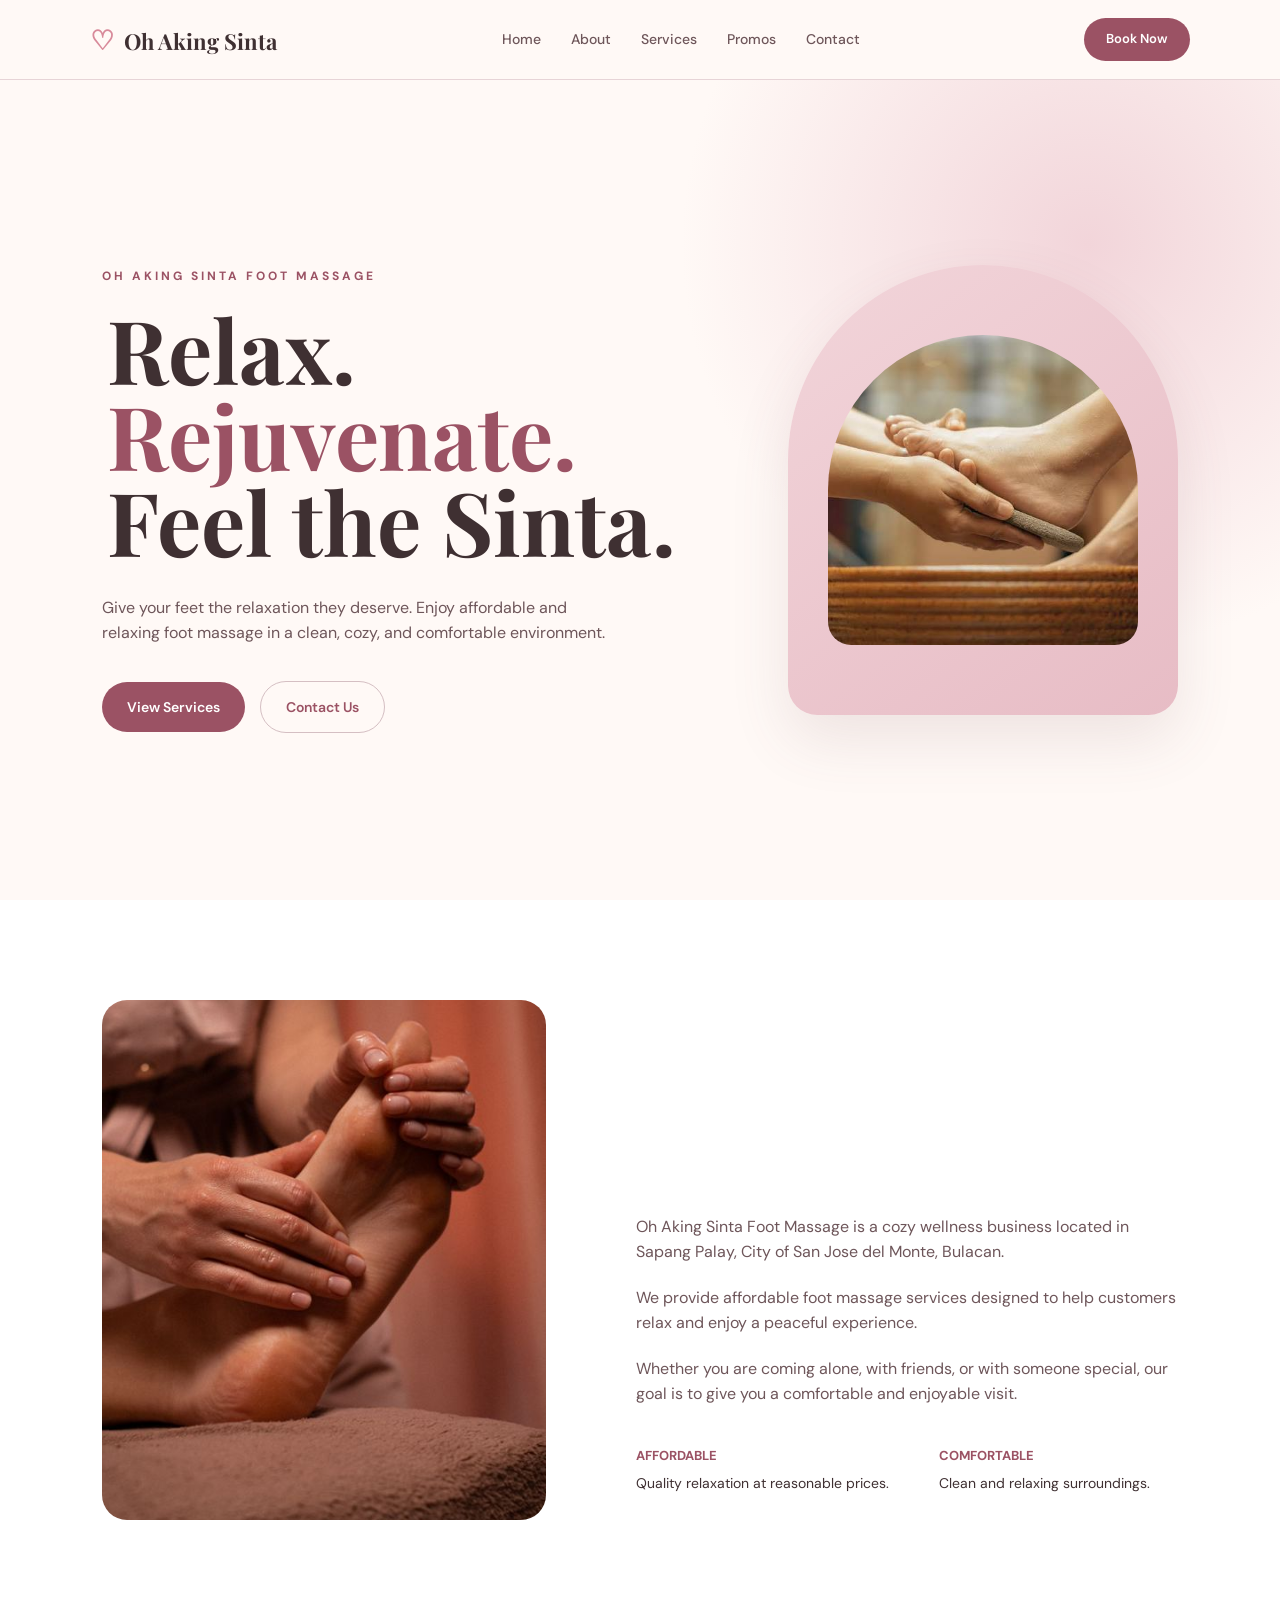
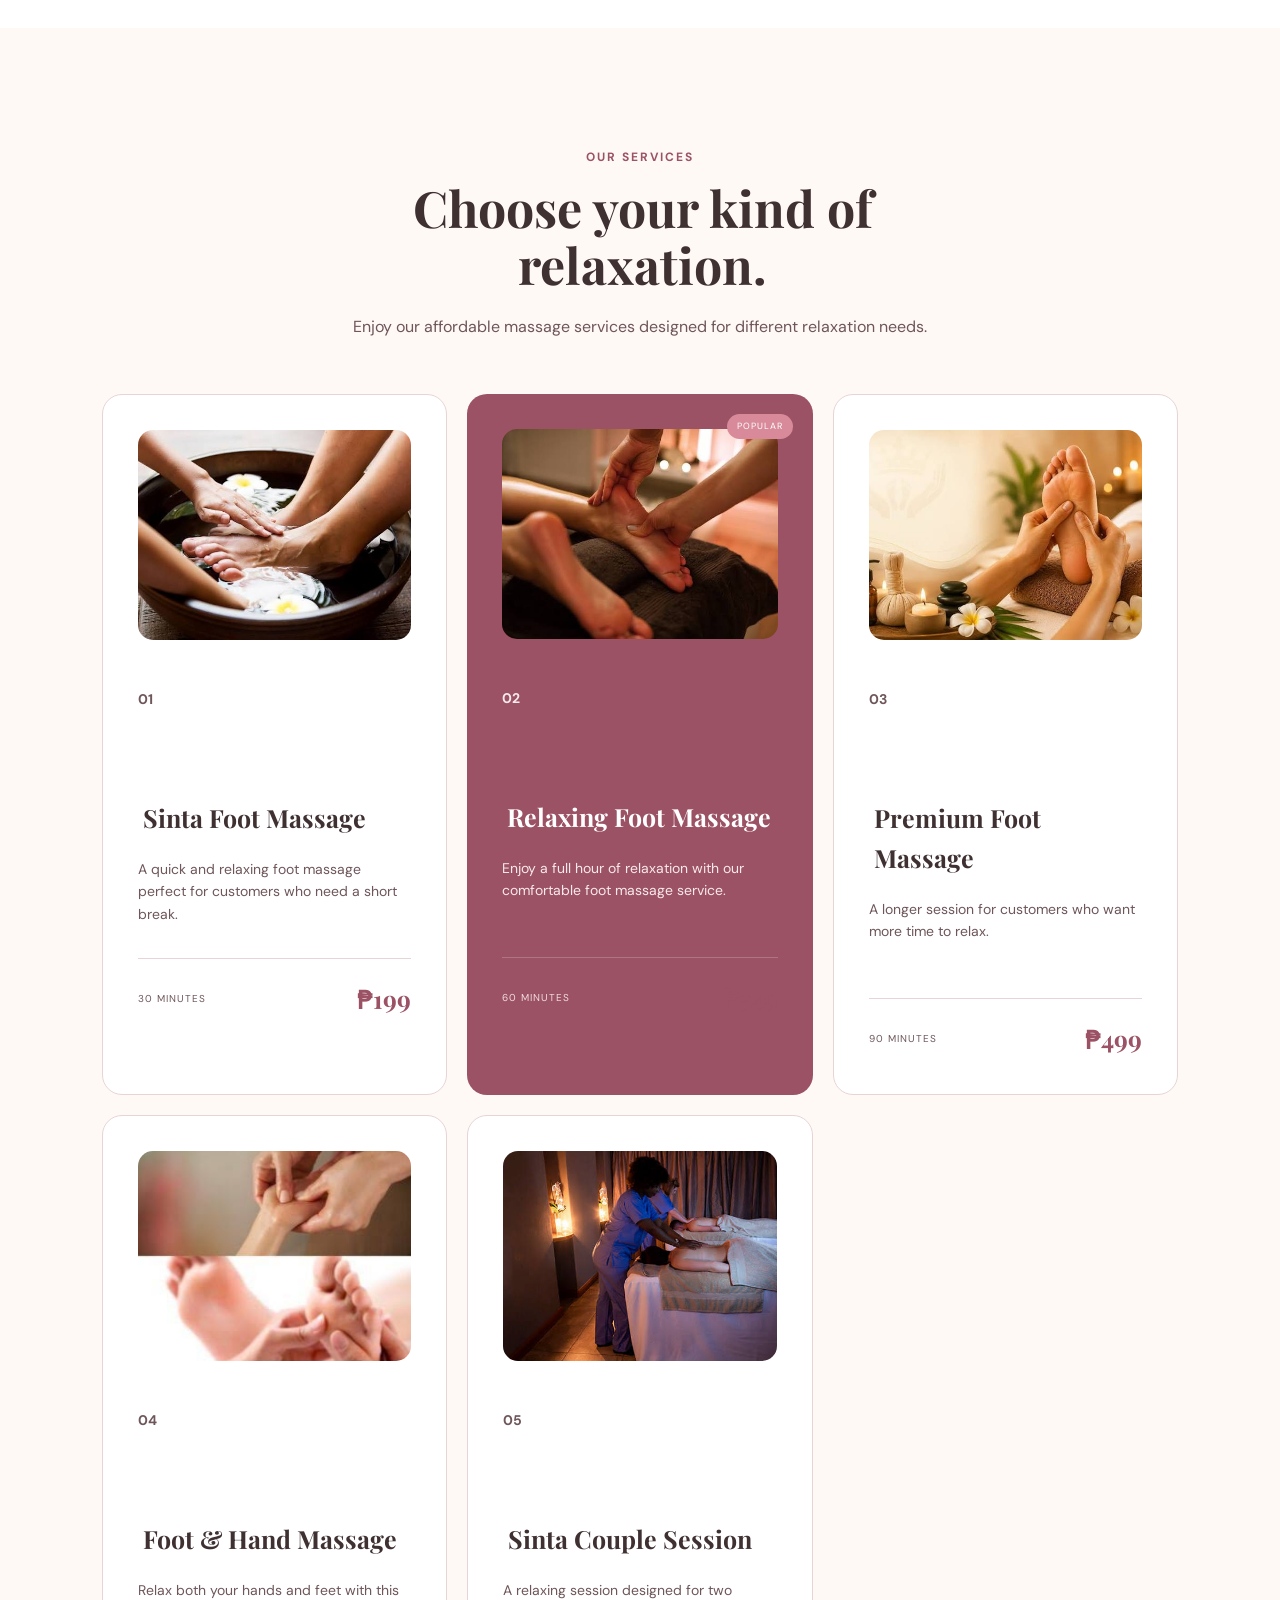
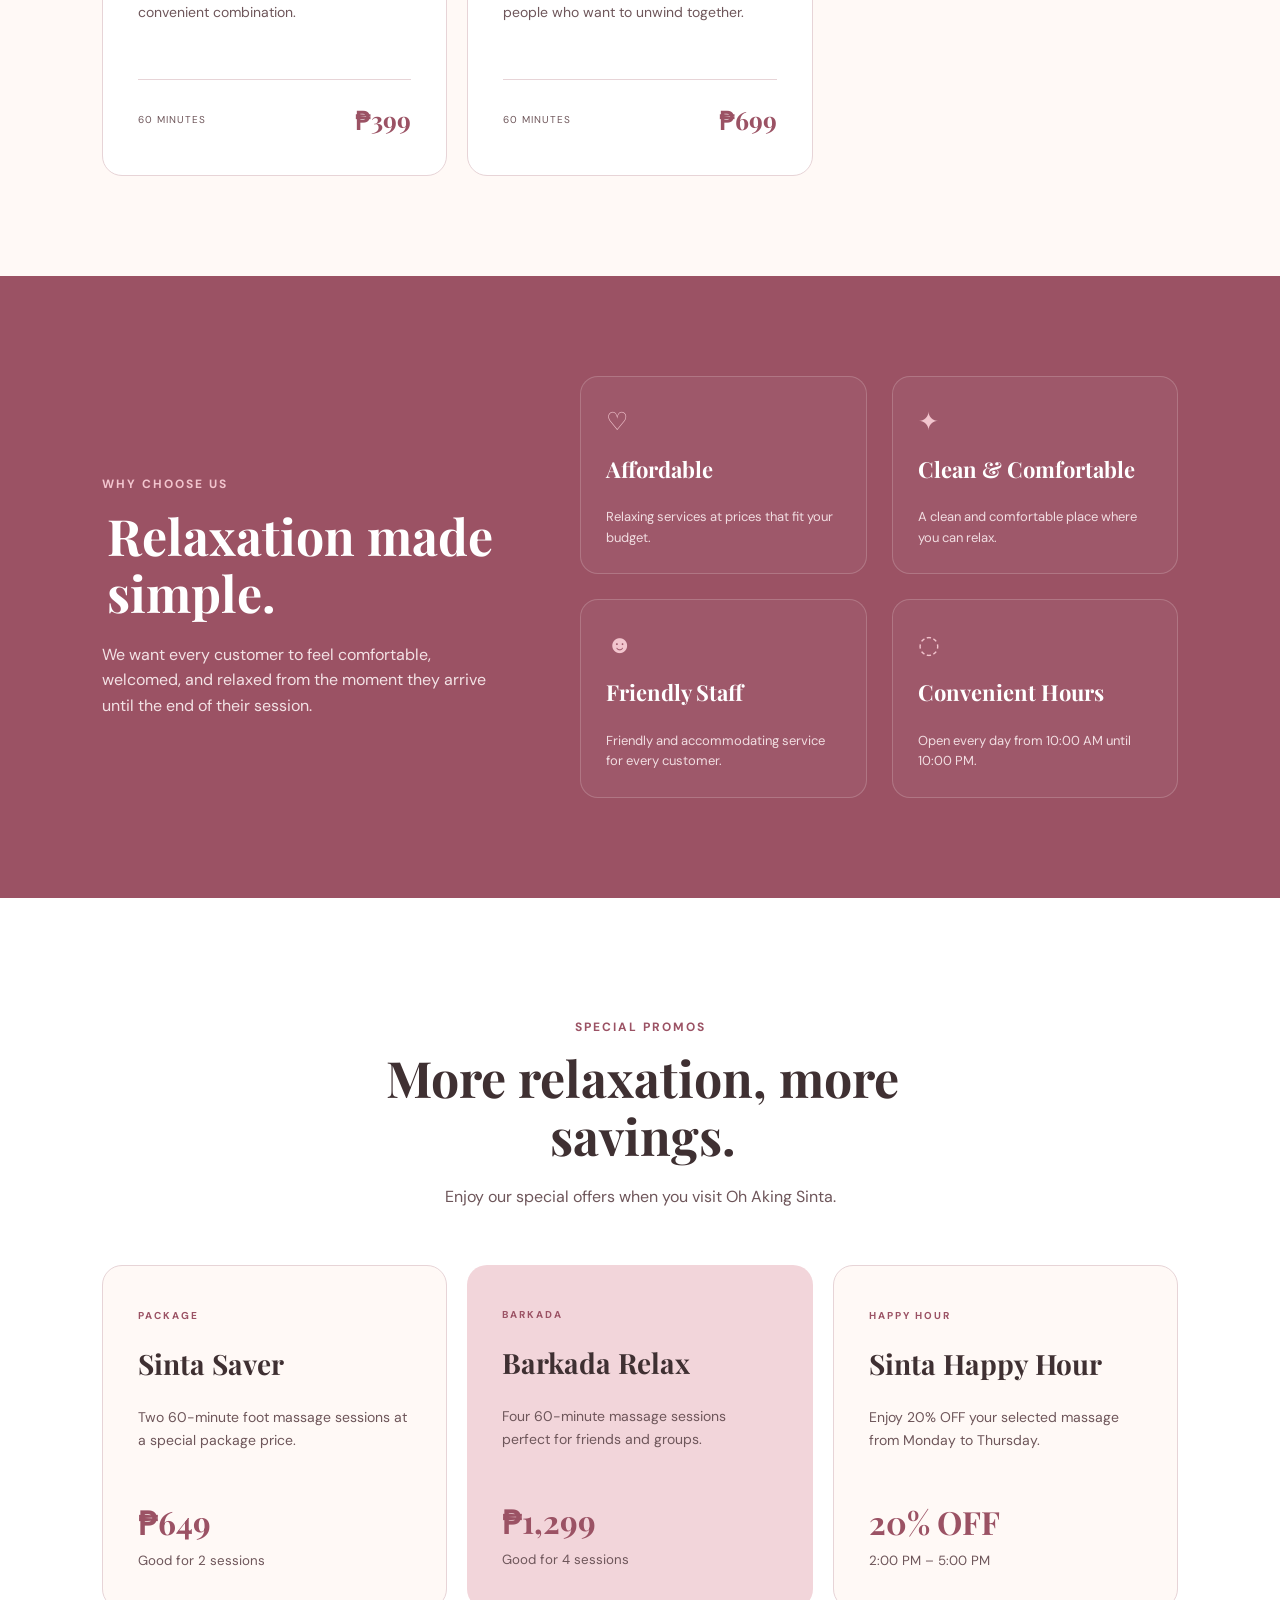
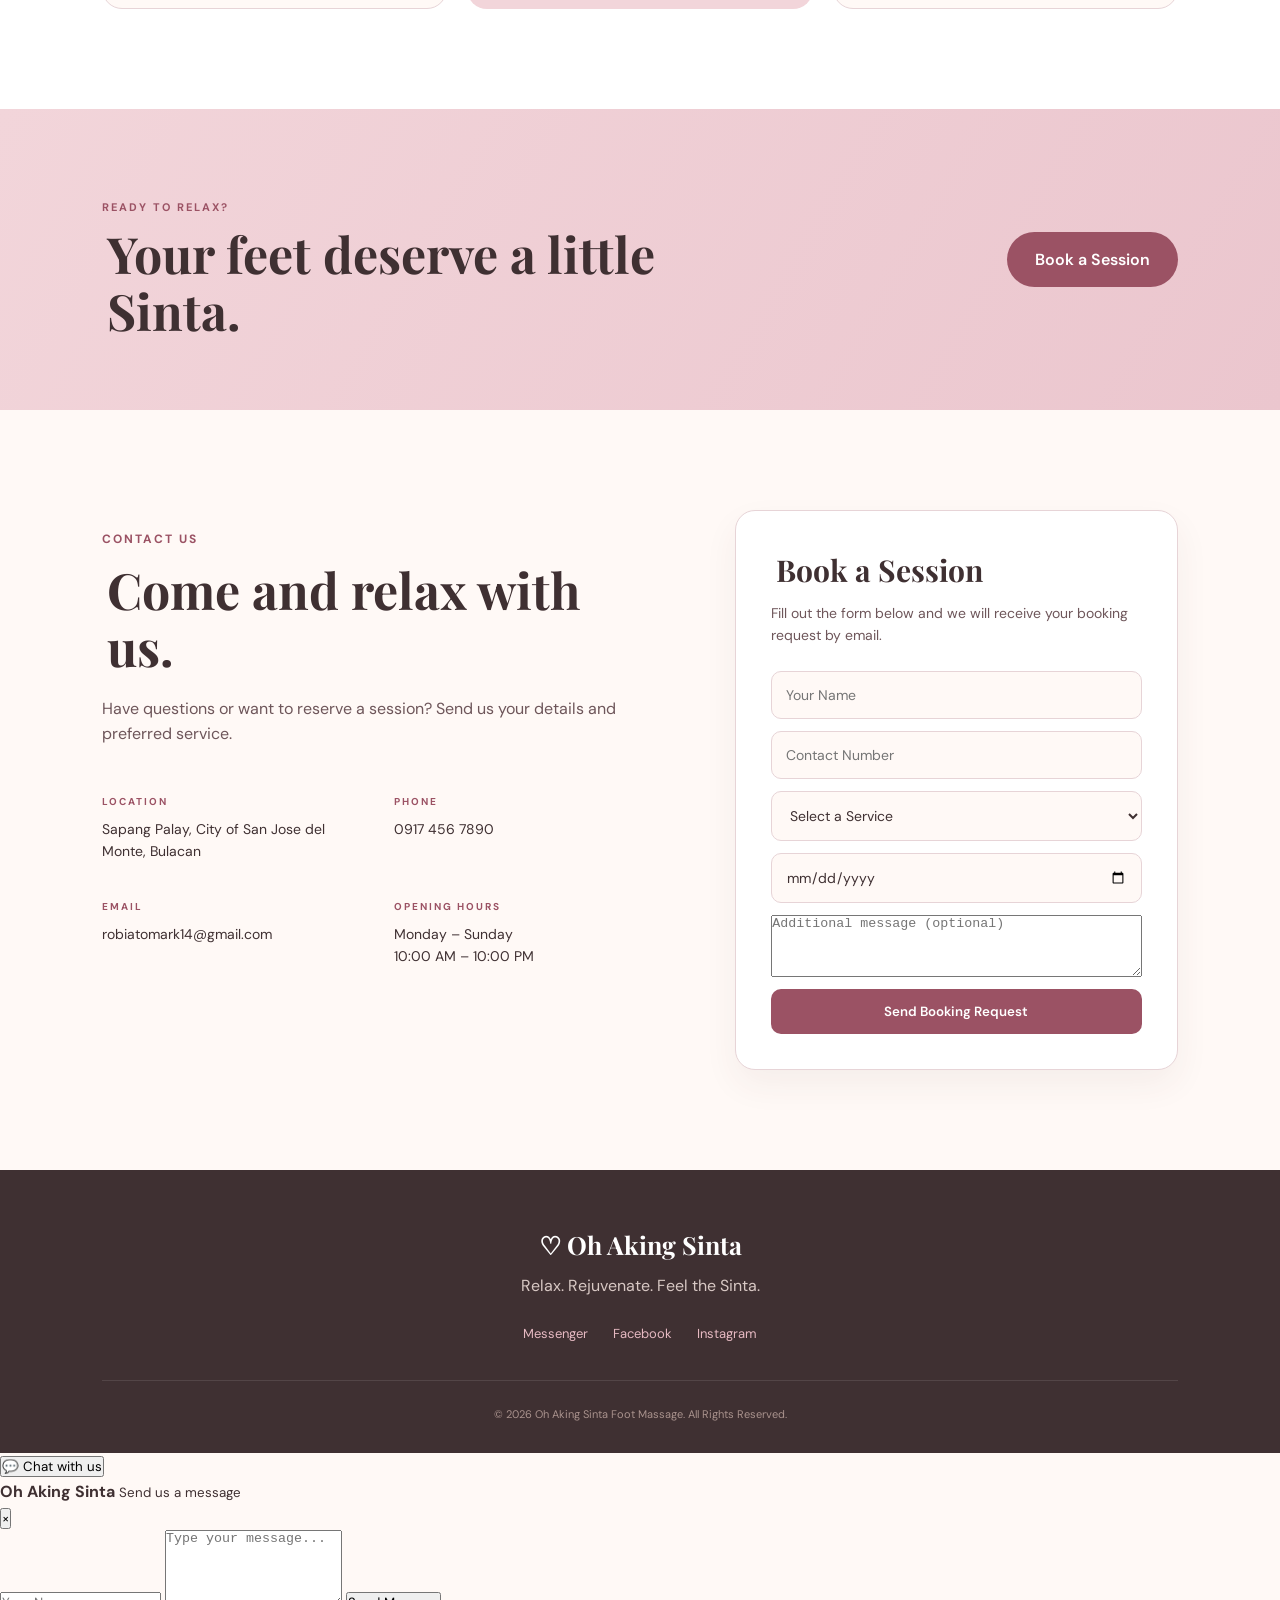
==== index.html @ aa1da1db "Add files via upload" ====
<!DOCTYPE html>
<html lang="en">

<head>
    <meta charset="UTF-8">
    <meta name="viewport" content="width=device-width, initial-scale=1.0">

    <title>Oh Aking Sinta Foot Massage</title>

    <!-- Google Fonts -->
    <link rel="preconnect" href="https://fonts.googleapis.com">
    <link rel="preconnect" href="https://fonts.gstatic.com" crossorigin>

    <link
        href="https://fonts.googleapis.com/css2?family=DM+Sans:wght@400;500;600;700&family=Playfair+Display:wght@500;600;700&display=swap"
        rel="stylesheet"
    >

    <!-- CSS -->
    <link rel="stylesheet" href="style.css">
</head>

<body>

    <!-- =========================
         NAVIGATION
    ========================== -->

    <header class="navbar">

        <div class="logo">
            <span>♡</span>
            Oh Aking Sinta
        </div>

        <button class="menu-toggle" id="menuToggle">
            ☰
        </button>

        <nav id="navMenu">
            <a href="#home">Home</a>
            <a href="#about">About</a>
            <a href="#services">Services</a>
            <a href="#promos">Promos</a>
            <a href="#contact">Contact</a>
        </nav>

        <a href="#contact" class="nav-button">
            Book Now
        </a>

    </header>


    <!-- =========================
         HERO
    ========================== -->

    <section class="hero" id="home">

        <div class="hero-content">

            <p class="small-title">
                OH AKING SINTA FOOT MASSAGE
            </p>

            <h1>
                Relax.
                <span>Rejuvenate.</span>
                Feel the Sinta.
            </h1>

            <p class="hero-text">
                Give your feet the relaxation they deserve.
                Enjoy affordable and relaxing foot massage
                in a clean, cozy, and comfortable environment.
            </p>

            <div class="hero-buttons">

                <a href="#services" class="primary-button">
                    View Services
                </a>

                <a href="#contact" class="secondary-button">
                    Contact Us
                </a>

            </div>

        </div>


        <!-- HERO IMAGE -->
        <div class="hero-card">

            <img
                src="first.jpeg"
                alt="Oh Aking Sinta Foot Massage"
                style="width:100%; height:100%; object-fit:cover; border-radius:inherit;"
            >

        </div>

    </section>


    <!-- =========================
         ABOUT
    ========================== -->

    <section class="section about" id="about">

        <div class="about-image">

            <img
                src="wat.jpg"
                alt="Oh Aking Sinta Foot Massage"
                style="width:100%; height:520px; object-fit:cover; border-radius:25px;"
            >

        </div>


        <div class="about-content">

            <p class="section-label">
                
            </p>

            <h2 style="color: #FFFFFF;">
                A simple escape from a busy day.
            </h2>

            <p>
                Oh Aking Sinta Foot Massage is a cozy wellness
                business located in Sapang Palay, City of San
                Jose del Monte, Bulacan.
            </p>

            <p>
                We provide affordable foot massage services
                designed to help customers relax and enjoy
                a peaceful experience.
            </p>

            <p>
                Whether you are coming alone, with friends,
                or with someone special, our goal is to give
                you a comfortable and enjoyable visit.
            </p>

            <div class="about-features">

                <div>
                    <strong>AFFORDABLE</strong>

                    <p>
                        Quality relaxation at reasonable prices.
                    </p>
                </div>

                <div>
                    <strong>COMFORTABLE</strong>

                    <p>
                        Clean and relaxing surroundings.
                    </p>
                </div>

            </div>

        </div>

    </section>


    <!-- =========================
         SERVICES
    ========================== -->

    <section class="section services" id="services">

        <div class="section-heading">

            <p class="section-label">
                OUR SERVICES
            </p>

            <h2>
                Choose your kind of relaxation.
            </h2>

            <p>
                Enjoy our affordable massage services
                designed for different relaxation needs.
            </p>

        </div>


        <div class="service-grid">

            <!-- SERVICE 1 -->

            <div class="service-card">

                <img
                    src="third.jpeg"
                    alt="Sinta Foot Massage"
                    style="width:100%; height:210px; object-fit:cover; border-radius:15px; margin-bottom:20px;"
                >

                <p class="service-number">
                    01
                </p>

                <h3>
                    Sinta Foot Massage
                </h3>

                <p>
                    A quick and relaxing foot massage
                    perfect for customers who need
                    a short break.
                </p>

                <div class="service-bottom">

                    <span>30 MINUTES</span>

                    <strong>₱199</strong>

                </div>

            </div>


            <!-- SERVICE 2 -->

            <div class="service-card featured">

                <span class="popular">
                    POPULAR
                </span>

                <img
                    src="fourth.jpeg"
                    alt="Relaxing Foot Massage"
                    style="width:100%; height:210px; object-fit:cover; border-radius:15px; margin-bottom:20px;"
                >

                <p class="service-number">
                    02
                </p>

                <h3>
                    Relaxing Foot Massage
                </h3>

                <p>
                    Enjoy a full hour of relaxation
                    with our comfortable foot massage
                    service.
                </p>

                <div class="service-bottom">

                    <span>60 MINUTES</span>

                    <strong>₱349</strong>

                </div>

            </div>


            <!-- SERVICE 3 -->

            <div class="service-card">

                <img
                    src="seventh.jpeg"
                    alt="Premium Foot Massage"
                    style="width:100%; height:210px; object-fit:cover; border-radius:15px; margin-bottom:20px;"
                >

                <p class="service-number">
                    03
                </p>

                <h3>
                    Premium Foot Massage
                </h3>

                <p>
                    A longer session for customers
                    who want more time to relax.
                </p>

                <div class="service-bottom">

                    <span>90 MINUTES</span>

                    <strong>₱499</strong>

                </div>

            </div>


            <!-- SERVICE 4 -->

            <div class="service-card">

                <img
                    src="fifth.jpeg"
                    alt="Foot and Hand Massage"
                    style="width:100%; height:210px; object-fit:cover; border-radius:15px; margin-bottom:20px;"
                >

                <p class="service-number">
                    04
                </p>

                <h3>
                    Foot &amp; Hand Massage
                </h3>

                <p>
                    Relax both your hands and feet
                    with this convenient combination.
                </p>

                <div class="service-bottom">

                    <span>60 MINUTES</span>

                    <strong>₱399</strong>

                </div>

            </div>


            <!-- SERVICE 5 -->

            <div class="service-card">

                <img
                    src="sixth.jpeg"
                    alt="Sinta Couple Session"
                    style="width:100%; height:210px; object-fit:cover; border-radius:15px; margin-bottom:20px;"
                >

                <p class="service-number">
                    05
                </p>

                <h3>
                    Sinta Couple Session
                </h3>

                <p>
                    A relaxing session designed for
                    two people who want to unwind together.
                </p>

                <div class="service-bottom">

                    <span>60 MINUTES</span>

                    <strong>₱699</strong>

                </div>

            </div>

        </div>

    </section>


    <!-- =========================
         WHY CHOOSE US
    ========================== -->

    <section class="section why-us">

        <div class="why-content">

            <p class="section-label">
                WHY CHOOSE US
            </p>

            <h2>
                Relaxation made simple.
            </h2>

            <p>
                We want every customer to feel comfortable,
                welcomed, and relaxed from the moment they
                arrive until the end of their session.
            </p>

        </div>


        <div class="benefits">

            <div class="benefit">

                <span>♡</span>

                <h3>
                    Affordable
                </h3>

                <p>
                    Relaxing services at prices
                    that fit your budget.
                </p>

            </div>


            <div class="benefit">

                <span>✦</span>

                <h3>
                    Clean &amp; Comfortable
                </h3>

                <p>
                    A clean and comfortable place
                    where you can relax.
                </p>

            </div>


            <div class="benefit">

                <span>☻</span>

                <h3>
                    Friendly Staff
                </h3>

                <p>
                    Friendly and accommodating service
                    for every customer.
                </p>

            </div>


            <div class="benefit">

                <span>◌</span>

                <h3>
                    Convenient Hours
                </h3>

                <p>
                    Open every day from 10:00 AM
                    until 10:00 PM.
                </p>

            </div>

        </div>

    </section>


    <!-- =========================
         PROMOS
    ========================== -->

    <section class="section promos" id="promos">

        <div class="section-heading">

            <p class="section-label">
                SPECIAL PROMOS
            </p>

            <h2>
                More relaxation, more savings.
            </h2>

            <p>
                Enjoy our special offers when you visit
                Oh Aking Sinta.
            </p>

        </div>


        <div class="promo-grid">

            <div class="promo-card">

                <span class="promo-tag">
                    PACKAGE
                </span>

                <h3>
                    Sinta Saver
                </h3>

                <p>
                    Two 60-minute foot massage sessions
                    at a special package price.
                </p>

                <strong>
                    ₱649
                </strong>

                <small>
                    Good for 2 sessions
                </small>

            </div>


            <div class="promo-card highlight">

                <span class="promo-tag">
                    BARKADA
                </span>

                <h3>
                    Barkada Relax
                </h3>

                <p>
                    Four 60-minute massage sessions
                    perfect for friends and groups.
                </p>

                <strong>
                    ₱1,299
                </strong>

                <small>
                    Good for 4 sessions
                </small>

            </div>


            <div class="promo-card">

                <span class="promo-tag">
                    HAPPY HOUR
                </span>

                <h3>
                    Sinta Happy Hour
                </h3>

                <p>
                    Enjoy 20% OFF your selected massage
                    from Monday to Thursday.
                </p>

                <strong>
                    20% OFF
                </strong>

                <small>
                    2:00 PM – 5:00 PM
                </small>

            </div>

        </div>

    </section>


    <!-- =========================
         CALL TO ACTION
    ========================== -->

    <section class="cta">

        <div>

            <p>
                READY TO RELAX?
            </p>

            <h2>
                Your feet deserve a little Sinta.
            </h2>

        </div>

        <a href="#contact" class="cta-button">
            Book a Session
        </a>

    </section>


    <!-- =========================
         CONTACT
    ========================== -->

    <section class="section contact" id="contact">

        <div class="contact-info">

            <p class="section-label">
                CONTACT US
            </p>

            <h2>
                Come and relax with us.
            </h2>

            <p>
                Have questions or want to reserve a session?
                Send us your details and preferred service.
            </p>


            <div class="contact-details">

                <div>

                    <span>LOCATION</span>

                    <p>
                        Sapang Palay,
                        City of San Jose del Monte,
                        Bulacan
                    </p>

                </div>


                <div>

                    <span>PHONE</span>

                    <p>
                        0917 456 7890
                    </p>

                </div>


                <div>

                    <span>EMAIL</span>

                    <p>
                        robiatomark14@gmail.com
                    </p>

                </div>


                <div>

                    <span>OPENING HOURS</span>

                    <p>
                        Monday – Sunday<br>
                        10:00 AM – 10:00 PM
                    </p>

                </div>

            </div>

        </div>


        <!-- =========================
             BOOKING FORM
        ========================== -->

        <div class="booking-box">

            <h3>
                Book a Session
            </h3>

            <p>
                Fill out the form below and we will
                receive your booking request by email.
            </p>


            <!--
                IMPORTANT:
                Replace YOUR_FORMSPREE_ID with your
                actual Formspree form ID.
            -->

            <form
                id="bookingForm"
                action="https://formspree.io/f/mvkgeoqn"
                method="POST"
            >

                <!-- Email subject -->
                <input
                    type="hidden"
                    name="_subject"
                    value="New Booking Request - Oh Aking Sinta Foot Massage"
                >


                <!-- Customer Name -->

                <input
                    type="text"
                    id="customerName"
                    name="Customer Name"
                    placeholder="Your Name"
                    required
                >


                <!-- Customer Phone -->

                <input
                    type="tel"
                    id="customerPhone"
                    name="Contact Number"
                    placeholder="Contact Number"
                    required
                >


                <!-- Service -->

                <select
                    id="service"
                    name="Selected Service"
                    required
                >

                    <option value="">
                        Select a Service
                    </option>

                    <option value="Sinta Foot Massage — ₱199">
                        Sinta Foot Massage — ₱199
                    </option>

                    <option value="Relaxing Foot Massage — ₱349">
                        Relaxing Foot Massage — ₱349
                    </option>

                    <option value="Premium Foot Massage — ₱499">
                        Premium Foot Massage — ₱499
                    </option>

                    <option value="Foot & Hand Massage — ₱399">
                        Foot &amp; Hand Massage — ₱399
                    </option>

                    <option value="Sinta Couple Session — ₱699">
                        Sinta Couple Session — ₱699
                    </option>

                </select>


                <!-- Booking Date -->

                <input
                    type="date"
                    id="bookingDate"
                    name="Preferred Date"
                    required
                >


                <!-- Additional Message -->

                <textarea
                    id="customerMessage"
                    name="Customer Message"
                    placeholder="Additional message (optional)"
                    rows="4"
                ></textarea>


                <button type="submit">
                    Send Booking Request
                </button>

            </form>


            <div
                id="bookingMessage"
                class="booking-message"
            ></div>

        </div>

    </section>


    <!-- =========================
         FOOTER
    ========================== -->

    <footer>

        <div class="footer-logo">
            ♡ Oh Aking Sinta
        </div>

        <p>
            Relax. Rejuvenate. Feel the Sinta.
        </p>


        <!-- SOCIAL MEDIA -->

        <div class="socials">

            <a
                href="https://m.me/BuddyMark404"
                target="_blank"
                rel="noopener noreferrer"
            >
                 Messenger
            </a>


            <a
                href="https://www.facebook.com/share/1cgAmp53zu/"
                target="_blank"
                rel="noopener noreferrer"
            >
                Facebook
            </a>


            <a
                href="https://www.instagram.com/simarkmismo?stkn=enR4MzM2aDIyODhi"
                target="_blank"
                rel="noopener noreferrer"
            >
                Instagram
            </a>

        </div>


        <div class="copyright">

            © 2026 Oh Aking Sinta Foot Massage.
            All Rights Reserved.

        </div>

    </footer>


    <!-- FLOATING CHAT BUTTON -->

<button class="chat-button" id="chatButton">
    💬
    <span>Chat with us</span>
</button>


<!-- CHAT BOX -->

<div class="chat-box" id="chatBox">

    <div class="chat-header">

        <div>
            <strong>Oh Aking Sinta</strong>
            <small>Send us a message</small>
        </div>

        <button type="button" id="closeChat">
            ×
        </button>

    </div>


    <form
        id="chatForm"
        action="https://formspree.io/f/mvkgeoqn"
        method="POST"
    >

        <input
            type="hidden"
            name="_subject"
            value="New Website Chat - Oh Aking Sinta"
        >

        <input
            type="text"
            name="Customer Name"
            placeholder="Your Name"
            required
        >

        <textarea
            name="Message"
            placeholder="Type your message..."
            rows="5"
            required
        ></textarea>

        <button type="submit">
            Send Message
        </button>

    </form>

</div>


    <!-- JAVASCRIPT -->

    <script src="script.js"></script>

</body>

</html>
---- style.css ----
:root {
    --pink: #D88A9A;
    --deep-pink: #9B5264;
    --soft-pink: #F2D5DA;
    --light-pink: #F9E8EB;

    --cream: #FFF9F6;
    --cream-dark: #F5ECE8;

    --brown: #3F3032;
    --brown-soft: #6E565A;

    --white: #FFFFFF;

    --border: #E7D4D7;
}


/* ==========================================
   RESET
========================================== */

* {
    margin: 0;
    padding: 0;
    box-sizing: border-box;
}

html {
    scroll-behavior: smooth;
}

body {
    font-family: "DM Sans", sans-serif;
    background: var(--cream);
    color: var(--brown);
    line-height: 1.6;
}

a {
    text-decoration: none;
    color: inherit;
}

button,
input,
select {
    font-family: inherit;
}

section {
    scroll-margin-top: 90px;
}


/* ==========================================
   TYPOGRAPHY
========================================== */
.about-content,p{
    margin-top: 20px;
}
h1,
h2,
h3 {
    font-family: "Playfair Display", serif;
    margin-left: 5px;
}

h2 {
    font-size: clamp(32px, 4vw, 50px);
    line-height: 1.15;
}

.section-label {
    color: var(--deep-pink);
    font-size: 12px;
    font-weight: 700;
    letter-spacing: 2px;
    margin-bottom: 12px;
}


/* ==========================================
   NAVIGATION
========================================== */

.navbar {
    width: 100%;
    min-height: 80px;

    padding: 0 7%;

    display: flex;
    align-items: center;
    justify-content: space-between;

    background: rgba(255, 249, 246, 0.96);

    position: sticky;
    top: 0;

    z-index: 1000;

    border-bottom: 1px solid var(--border);

    backdrop-filter: blur(10px);
}


/* LOGO */

.logo {
    font-family: "Playfair Display", serif;
    font-size: 22px;
    font-weight: 700;

    white-space: nowrap;
}

.logo span {
    color: var(--pink);
    font-size: 27px;
    margin-right: 5px;
}


/* NAV LINKS */

.navbar nav {
    display: flex;
    align-items: center;
    gap: 30px;
}

.navbar nav a {
    color: var(--brown-soft);
    font-size: 14px;
    font-weight: 500;

    transition: 0.3s;
}

.navbar nav a:hover {
    color: var(--deep-pink);
}


/* BOOK NOW */

.nav-button {
    background: var(--deep-pink);
    color: var(--white);

    padding: 11px 22px;

    border-radius: 30px;

    font-size: 13px;
    font-weight: 600;

    transition: 0.3s;
}

.nav-button:hover {
    background: var(--pink);
    transform: translateY(-2px);
}


/* MOBILE MENU BUTTON */

.menu-toggle {
    display: none;

    border: none;
    background: transparent;

    color: var(--deep-pink);

    font-size: 25px;

    cursor: pointer;
}


/* ==========================================
   GENERAL SECTION
========================================== */

.section {
    padding: 100px 8%;
}


/* ==========================================
   HERO SECTION
========================================== */

.hero {
    min-height: calc(100vh - 80px);

    padding: 70px 8%;

    display: flex;
    align-items: center;
    justify-content: space-between;

    gap: 70px;

    background:
        radial-gradient(
            circle at 85% 20%,
            var(--soft-pink) 0,
            transparent 32%
        ),
        var(--cream);
}


/* HERO TEXT */

.hero-content {
    max-width: 650px;
}

.small-title {
    color: var(--deep-pink);

    font-size: 12px;
    font-weight: 700;

    letter-spacing: 3px;

    margin-bottom: 20px;
}

.hero h1 {
    font-size: clamp(50px, 7vw, 88px);

    line-height: 0.98;

    margin-bottom: 30px;
}

.hero h1 span {
    display: block;

    color: var(--deep-pink);
}

.hero-text {
    max-width: 520px;

    color: var(--brown-soft);

    font-size: 16px;

    margin-bottom: 35px;
}


/* HERO BUTTONS */

.hero-buttons {
    display: flex;
    align-items: center;

    gap: 15px;

    flex-wrap: wrap;
}

.primary-button,
.secondary-button {
    padding: 14px 25px;

    border-radius: 30px;

    font-size: 14px;
    font-weight: 600;

    transition: 0.3s;
}

.primary-button {
    background: var(--deep-pink);
    color: var(--white);
}

.primary-button:hover {
    background: var(--pink);

    transform: translateY(-2px);
}

.secondary-button {
    border: 1px solid #D5BFC3;

    color: var(--deep-pink);

    background: transparent;
}

.secondary-button:hover {
    background: var(--light-pink);
}


/* ==========================================
   HERO CARD
========================================== */

.hero-card {
    width: 390px;
    min-height: 450px;

    flex-shrink: 0;

    border-radius: 200px 200px 30px 30px;

    background:
        linear-gradient(
            145deg,
            var(--soft-pink),
            #E7BCC5
        );

    display: flex;

    flex-direction: column;

    align-items: center;
    justify-content: center;

    text-align: center;

    padding: 40px;

    box-shadow:
        0 25px 60px rgba(115, 70, 82, 0.12);
}

.hero-circle {
    width: 130px;
    height: 130px;

    border-radius: 50%;

    background: var(--cream);

    display: flex;

    align-items: center;
    justify-content: center;

    margin-bottom: 25px;
}

.hero-circle span {
    color: var(--deep-pink);

    font-size: 55px;
}

.hero-card p {
    color: var(--brown-soft);

    font-size: 11px;

    letter-spacing: 3px;
}

.hero-card h2 {
    color: var(--brown);

    font-size: 35px;

    margin: 8px 0;
}

.hero-card small {
    color: var(--brown-soft);
}


/* ==========================================
   ABOUT SECTION
========================================== */

.about {
    display: grid;

    grid-template-columns: 0.9fr 1.1fr;

    gap: 90px;

    align-items: center;

    background: var(--white);
}


/* ABOUT IMAGE */

.about-image {
    min-height: 520px;
}

.image-placeholder {
    height: 520px;

    border-radius: 25px;

    background:
        radial-gradient(
            circle at 50% 40%,
            var(--light-pink),
            transparent 36%
        ),
        var(--soft-pink);

    display: flex;

    flex-direction: column;

    align-items: center;
    justify-content: center;

    color: var(--deep-pink);
}

.image-placeholder span {
    font-size: 90px;

    margin-bottom: 15px;
}

.image-placeholder p {
    font-size: 12px;

    letter-spacing: 4px;

    font-weight: 700;
}


/* ABOUT TEXT */

.about-content h2 {
    max-width: 650px;

    margin-bottom: 25px;
}

.about-content > p {
    max-width: 620px;

    color: var(--brown-soft);

    margin-bottom: 18px;
}


/* ABOUT FEATURES */

.about-features {
    display: flex;

    gap: 50px;

    margin-top: 35px;
}

.about-features strong {
    color: var(--deep-pink);

    font-size: 13px;
}

.about-features p {
    font-size: 14px;

    margin-top: 4px;
}


/* ==========================================
   SERVICES
========================================== */

.services {
    background: var(--cream);
}

.section-heading {
    max-width: 650px;

    text-align: center;

    margin: 0 auto 55px;
}

.section-heading h2 {
    margin-bottom: 15px;
}

.section-heading > p:last-child {
    color: var(--brown-soft);
}


/* SERVICE GRID */

.service-grid {
    max-width: 1150px;

    margin: auto;

    display: grid;

    grid-template-columns: repeat(3, 1fr);

    gap: 20px;
}


/* SERVICE CARD */

.service-card {
    position: relative;

    background: var(--white);

    border: 1px solid var(--border);

    border-radius: 20px;

    padding: 35px;

    transition: 0.3s;
}

.service-card:hover {
    transform: translateY(-7px);

    box-shadow:
        0 18px 35px rgba(90, 48, 59, 0.09);
}


/* FEATURED CARD */

.service-card.featured {
    background: var(--deep-pink);

    color: var(--white);

    border: none;
}

.service-card.featured p {
    color: #F8E9EC;
}

.service-card.featured .service-bottom {
    border-color: rgba(255,255,255,0.2);
}

.service-card.featured .service-bottom span {
    color: #F2DCE0;
}


/* NUMBER */

.service-number {
    color: var(--pink);

    font-size: 12px;

    font-weight: 700;

    margin-bottom: 35px;
}


/* SERVICE TITLE */

.service-card h3 {
    font-size: 25px;

    margin-bottom: 12px;
}


/* SERVICE DESCRIPTION */

.service-card > p {
    color: var(--brown-soft);

    font-size: 14px;

    min-height: 75px;
}


/* SERVICE BOTTOM */

.service-bottom {
    border-top: 1px solid var(--border);

    margin-top: 25px;

    padding-top: 20px;

    display: flex;

    align-items: center;

    justify-content: space-between;
}

.service-bottom span {
    color: var(--brown-soft);

    font-size: 10px;

    letter-spacing: 1px;
}

.service-bottom strong {
    color: var(--deep-pink);

    font-size: 25px;

    font-family: "Playfair Display", serif;
}


/* POPULAR LABEL */

.popular {
    position: absolute;

    top: 20px;
    right: 20px;

    background: var(--pink);

    color: var(--white);

    padding: 5px 10px;

    border-radius: 20px;

    font-size: 9px;

    letter-spacing: 1px;
}


/* ==========================================
   WHY CHOOSE US
========================================== */

.why-us {
    background: var(--deep-pink);

    color: var(--white);

    display: grid;

    grid-template-columns: 0.8fr 1.2fr;

    gap: 80px;

    align-items: center;
}

.why-us .section-label {
    color: #F2C5CE;
}

.why-content h2 {
    margin-bottom: 20px;
}

.why-content > p:last-child {
    max-width: 520px;

    color: #F3E2E5;
}


/* BENEFITS */

.benefits {
    display: grid;

    grid-template-columns: repeat(2, 1fr);

    gap: 25px;
}

.benefit {
    padding: 25px;

    border: 1px solid rgba(255,255,255,0.18);

    border-radius: 18px;

    background: rgba(255,255,255,0.04);

    transition: 0.3s;
}

.benefit:hover {
    background: rgba(255,255,255,0.09);

    transform: translateY(-4px);
}

.benefit span {
    color: #F2C5CE;

    font-size: 25px;
}

.benefit h3 {
    font-size: 22px;

    margin: 10px 0 5px;
}

.benefit p {
    color: #F1DDE1;

    font-size: 13px;
}


/* ==========================================
   PROMOTIONS
========================================== */

.promos {
    background: var(--white);
}

.promo-grid {
    max-width: 1100px;

    margin: auto;

    display: grid;

    grid-template-columns: repeat(3, 1fr);

    gap: 20px;
}


/* PROMO CARD */

.promo-card {
    background: var(--cream);

    border: 1px solid var(--border);

    border-radius: 20px;

    padding: 35px;

    transition: 0.3s;
}

.promo-card:hover {
    transform: translateY(-5px);

    box-shadow:
        0 15px 30px rgba(90, 48, 59, 0.08);
}


/* HIGHLIGHT */

.promo-card.highlight {
    background: var(--soft-pink);

    border: none;
}


/* PROMO TAG */

.promo-tag {
    color: var(--deep-pink);

    font-size: 10px;

    letter-spacing: 2px;

    font-weight: 700;
}

.promo-card h3 {
    font-size: 28px;

    margin: 15px 0;
}

.promo-card p {
    color: var(--brown-soft);

    font-size: 14px;

    min-height: 70px;
}

.promo-card strong {
    display: block;

    color: var(--deep-pink);

    font-family: "Playfair Display", serif;

    font-size: 32px;

    margin-top: 20px;
}

.promo-card small {
    color: var(--brown-soft);
}


/* ==========================================
   CALL TO ACTION
========================================== */

.cta {
    padding: 70px 8%;

    background:
        linear-gradient(
            120deg,
            var(--soft-pink),
            #EBC6CE
        );

    display: flex;

    align-items: center;

    justify-content: space-between;

    gap: 40px;
}

.cta p {
    color: var(--deep-pink);

    letter-spacing: 2px;

    font-size: 11px;

    font-weight: 700;
}

.cta h2 {
    max-width: 650px;

    margin-top: 8px;
}

.cta-button {
    background: var(--deep-pink);

    color: var(--white);

    padding: 15px 28px;

    border-radius: 30px;

    white-space: nowrap;

    font-weight: 600;

    transition: 0.3s;
}

.cta-button:hover {
    background: var(--pink);

    transform: translateY(-2px);
}


/* ==========================================
   CONTACT
========================================== */

.contact {
    background: var(--cream);

    display: grid;

    grid-template-columns: 1fr 0.8fr;

    gap: 80px;

    align-items: start;
}

.contact-info h2 {
    margin-bottom: 20px;
}

.contact-info > p:not(.section-label) {
    color: var(--brown-soft);

    max-width: 550px;
}


/* CONTACT DETAILS */

.contact-details {
    margin-top: 40px;

    display: grid;

    grid-template-columns: 1fr 1fr;

    gap: 30px;
}

.contact-details span {
    color: var(--deep-pink);

    font-size: 10px;

    letter-spacing: 2px;

    font-weight: 700;
}

.contact-details p {
    font-size: 14px;

    margin-top: 5px;
}


/* ==========================================
   BOOKING BOX
========================================== */

.booking-box {
    background: var(--white);

    border: 1px solid var(--border);

    padding: 35px;

    border-radius: 20px;

    box-shadow:
        0 15px 35px rgba(90, 48, 59, 0.06);
}

.booking-box h3 {
    font-size: 30px;
}

.booking-box > p {
    color: var(--brown-soft);

    font-size: 14px;

    margin: 8px 0 25px;
}


/* BOOKING FORM */

.booking-box form {
    display: flex;

    flex-direction: column;

    gap: 12px;
}

.booking-box input,
.booking-box select {
    width: 100%;

    padding: 14px;

    border: 1px solid var(--border);

    border-radius: 10px;

    background: var(--cream);

    color: var(--brown);

    outline: none;

    font-size: 14px;

    transition: 0.3s;
}

.booking-box input:focus,
.booking-box select:focus {
    border-color: var(--pink);

    box-shadow:
        0 0 0 3px var(--light-pink);
}


/* BOOKING BUTTON */

.booking-box button {
    border: none;

    background: var(--deep-pink);

    color: var(--white);

    padding: 14px;

    border-radius: 10px;

    font-weight: 600;

    cursor: pointer;

    transition: 0.3s;
}

.booking-box button:hover {
    background: var(--pink);

    transform: translateY(-1px);
}


/* ==========================================
   BOOKING SUCCESS / ERROR
========================================== */

.booking-message {
    display: none;

    margin-top: 18px;

    padding: 15px;

    border-radius: 12px;

    font-size: 13px;

    line-height: 1.7;
}


/* SUCCESS */

.booking-message.success {
    display: block;

    background: var(--light-pink);

    color: var(--deep-pink);

    border: 1px solid var(--soft-pink);
}


/* ERROR */

.booking-message.error {
    display: block;

    background: #F9E1E5;

    color: #8B3E50;

    border: 1px solid #E8BDC6;
}


/* ==========================================
   FOOTER
========================================== */

footer {
    background: var(--brown);

    color: var(--white);

    padding: 55px 8% 30px;

    text-align: center;
}

.footer-logo {
    font-family: "Playfair Display", serif;

    font-size: 25px;

    font-weight: 700;
}

footer > p {
    color: #D8C8C4;

    margin: 8px 0 25px;
}


/* SOCIAL LINKS */

.socials {
    display: flex;

    justify-content: center;

    gap: 25px;

    margin-bottom: 35px;
}

.socials a {
    color: #E6B9C2;

    font-size: 13px;

    transition: 0.3s;
}

.socials a:hover {
    color: var(--white);
}


/* COPYRIGHT */

.copyright {
    border-top: 1px solid rgba(255,255,255,0.1);

    padding-top: 25px;

    color: #A9928D;

    font-size: 11px;
}


/* ==========================================
   SCROLL ANIMATIONS
========================================== */

.hidden {
    opacity: 0;

    transform: translateY(25px);

    transition:
        opacity 0.7s ease,
        transform 0.7s ease;
}

.show {
    opacity: 1;

    transform: translateY(0);
}


/* ==========================================
   TABLET
========================================== */

@media (max-width: 1000px) {

    .navbar {
        padding: 0 5%;
    }

    .navbar nav {
        gap: 18px;
    }

    .hero {
        padding: 70px 6%;

        gap: 40px;
    }

    .hero-card {
        width: 330px;

        min-height: 400px;
    }

    .about {
        grid-template-columns: 1fr 1fr;

        gap: 50px;
    }

    .service-grid {
        grid-template-columns: repeat(2, 1fr);
    }

    .promo-grid {
        grid-template-columns: repeat(2, 1fr);
    }

    .why-us {
        grid-template-columns: 1fr;

        gap: 50px;
    }

    .contact {
        grid-template-columns: 1fr;

        gap: 50px;
    }
}


/* ==========================================
   MOBILE
========================================== */

@media (max-width: 700px) {

    /* NAVIGATION */

    .navbar {
        min-height: 70px;

        padding: 15px 6%;

        flex-wrap: wrap;

        gap: 10px;
    }

    .logo {
        font-size: 19px;
    }

    .logo span {
        font-size: 23px;
    }

    .menu-toggle {
        display: block;

        margin-left: auto;
    }

    .navbar nav {
        display: none;

        width: 100%;

        flex-direction: column;

        align-items: center;

        gap: 18px;

        padding: 20px 0;

        background: var(--cream);

        border-top: 1px solid var(--border);
    }

    .navbar nav.active {
        display: flex;
    }

    .navbar .nav-button {
        display: none;
    }


    /* HERO */

    .hero {
        min-height: auto;

        padding: 70px 6%;

        flex-direction: column;

        align-items: flex-start;
    }

    .hero h1 {
        font-size: 52px;
    }

    .hero-text {
        font-size: 14px;
    }

    .hero-card {
        width: 100%;

        min-height: 340px;

        border-radius: 160px 160px 25px 25px;
    }


    /* GENERAL */

    .section {
        padding: 75px 6%;
    }


    /* ABOUT */

    .about {
        grid-template-columns: 1fr;

        gap: 45px;
    }

    .about-image,
    .image-placeholder {
        min-height: 350px;

        height: 350px;
    }

    .about-features {
        gap: 25px;
    }


    /* SERVICES */

    .service-grid {
        grid-template-columns: 1fr;
    }


    /* WHY US */

    .benefits {
        grid-template-columns: 1fr;
    }


    /* PROMOS */

    .promo-grid {
        grid-template-columns: 1fr;
    }


    /* CTA */

    .cta {
        flex-direction: column;

        align-items: flex-start;

        padding: 60px 6%;
    }


    /* CONTACT */

    .contact-details {
        grid-template-columns: 1fr;

        gap: 20px;
    }


    /* BOOKING */

    .booking-box {
        padding: 25px;
    }

}


/* ==========================================
   SMALL PHONES
========================================== */

@media (max-width: 420px) {

    .hero h1 {
        font-size: 44px;
    }

    .hero-buttons {
        width: 100%;

        flex-direction: column;

        align-items: stretch;
    }

    .primary-button,
    .secondary-button {
        text-align: center;
    }

    .hero-card {
        min-height: 300px;
    }

    .hero-circle {
        width: 100px;
        height: 100px;
    }

    .hero-circle span {
        font-size: 45px;
    }

    .about-features {
        flex-direction: column;

        gap: 18px;
    }

    .service-card {
        padding: 28px;
    }

    .promo-card {
        padding: 28px;
    }
/* ==========================================
   ONLINE CHAT
========================================== */

.chat-button {
    position: fixed;
    right: 25px;
    bottom: 25px;

    z-index: 9999;

    display: flex;
    align-items: center;
    gap: 9px;

    border: none;

    background: var(--deep-pink);
    color: var(--white);

    padding: 14px 20px;

    border-radius: 50px;

    font-size: 14px;
    font-weight: 600;

    cursor: pointer;

    box-shadow:
        0 8px 25px rgba(90, 48, 59, 0.20);

    transition: 0.3s ease;
}

.chat-button:hover {
    background: var(--pink);
    transform: translateY(-3px);
}


/* CHAT BOX */

.chat-box {
    position: fixed;

    right: 25px;
    bottom: 90px;

    width: 340px;

    background: var(--white);

    border: 1px solid var(--border);

    border-radius: 20px;

    box-shadow:
        0 15px 45px rgba(63, 48, 50, 0.18);

    overflow: hidden;

    z-index: 9998;

    opacity: 0;
    visibility: hidden;

    transform:
        translateY(15px)
        scale(0.96);

    transition: 0.25s ease;
}


/* SHOW CHAT */

.chat-box.active {
    opacity: 1;

    visibility: visible;

    transform:
        translateY(0)
        scale(1);
}


/* CHAT HEADER */

.chat-header {
    background: var(--deep-pink);

    color: var(--white);

    padding: 18px 20px;

    display: flex;

    align-items: center;

    justify-content: space-between;
}

.chat-header strong {
    display: block;

    font-family:
        "Playfair Display",
        serif;

    font-size: 18px;
}

.chat-header small {
    display: block;

    margin-top: 3px;

    color: #F6E4E8;

    font-size: 11px;
}

.chat-header button {
    border: none;

    background: transparent;

    color: var(--white);

    font-size: 25px;

    cursor: pointer;

    line-height: 1;
}


/* CHAT FORM */

.chat-box form {
    padding: 20px;

    display: flex;

    flex-direction: column;

    gap: 12px;
}

.chat-box input,
.chat-box textarea {
    width: 100%;

    padding: 12px;

    border: 1px solid var(--border);

    border-radius: 10px;

    background: var(--cream);

    color: var(--brown);

    outline: none;

    font-family: inherit;

    font-size: 13px;

    transition: 0.3s;
}

.chat-box input:focus,
.chat-box textarea:focus {
    border-color: var(--pink);

    box-shadow:
        0 0 0 3px var(--light-pink);
}

.chat-box textarea {
    resize: vertical;
}


/* SEND BUTTON */

.chat-box form button {
    border: none;

    background: var(--deep-pink);

    color: var(--white);

    padding: 13px;

    border-radius: 10px;

    font-weight: 600;

    cursor: pointer;

    transition: 0.3s;
}

.chat-box form button:hover {
    background: var(--pink);
}

.chat-box form button:disabled {
    opacity: 0.7;

    cursor: wait;
}


/* MOBILE */

@media (max-width: 600px) {

    .chat-button {
        right: 18px;
        bottom: 18px;

        width: 52px;
        height: 52px;

        padding: 0;

        justify-content: center;

        border-radius: 50%;
    }

    .chat-button span {
        display: none;
    }

    .chat-box {
        right: 15px;
        left: 15px;

        bottom: 82px;

        width: auto;
    }

}
}
```
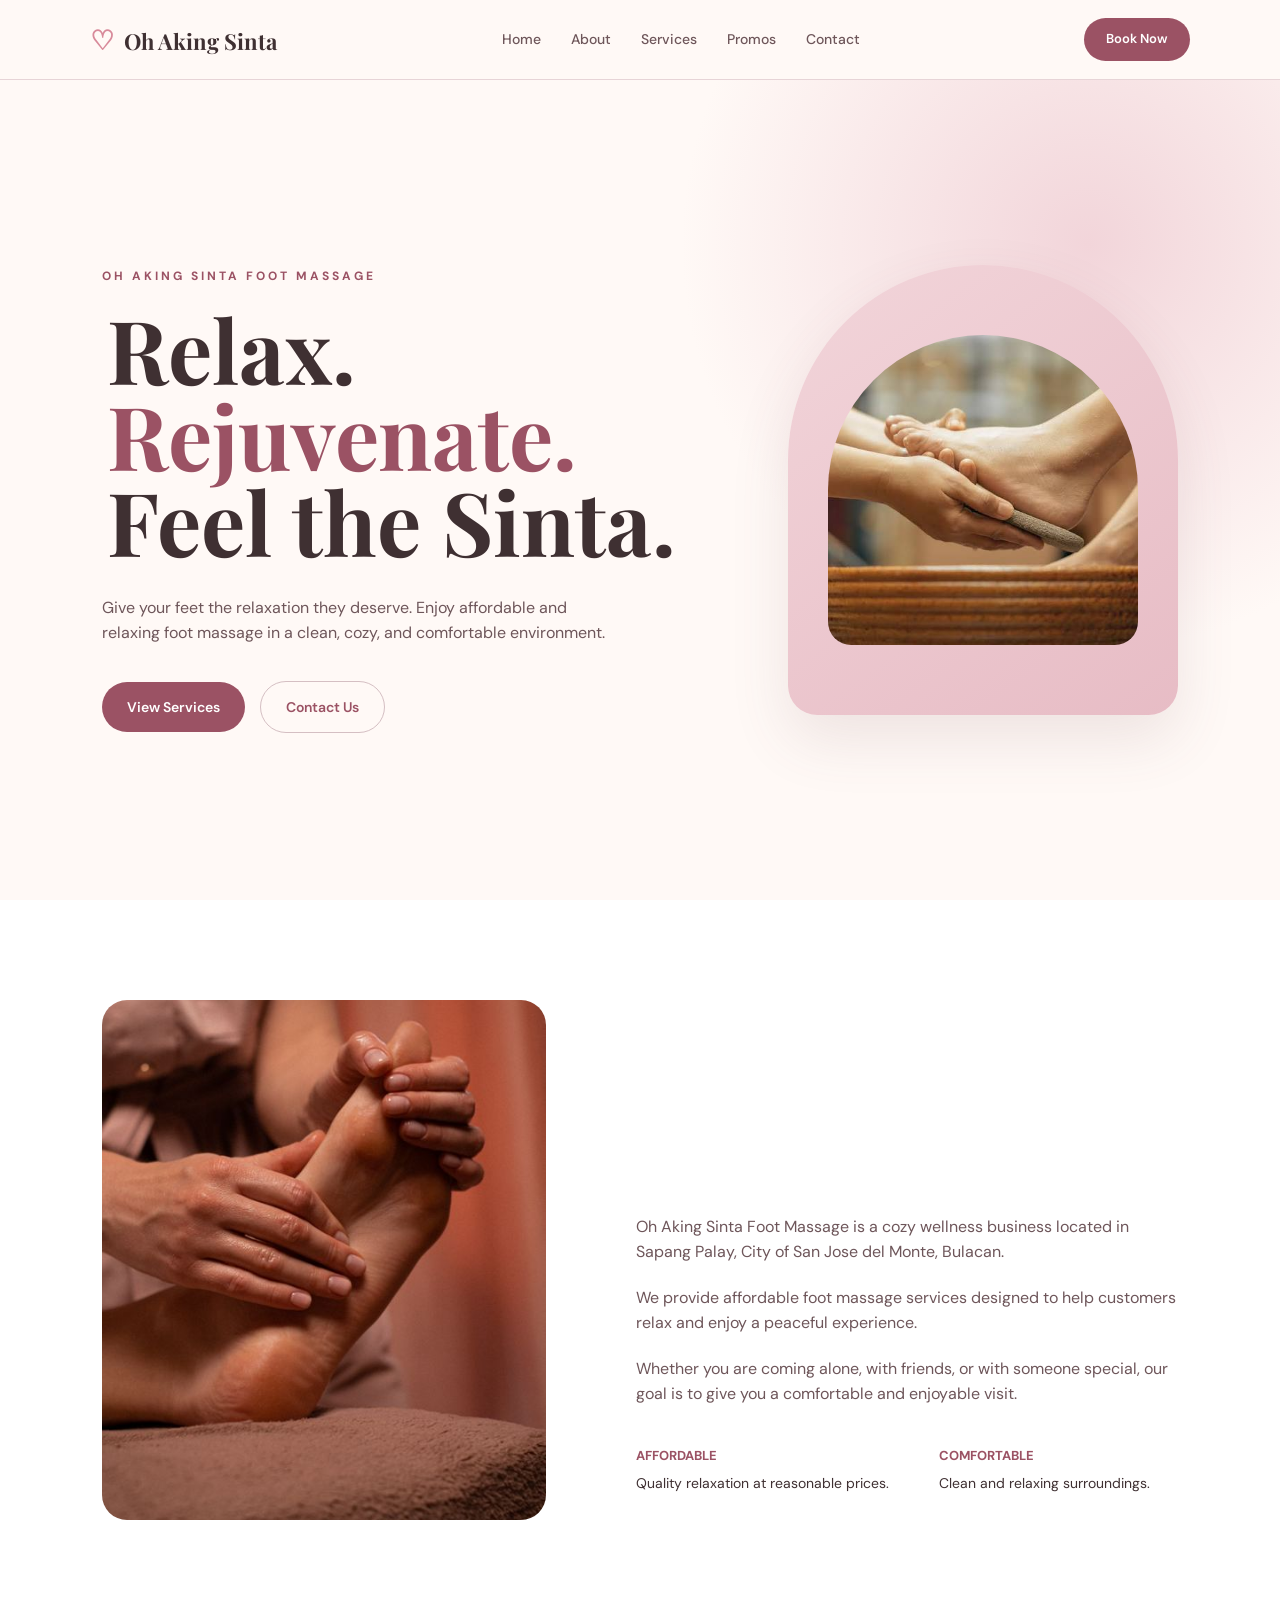
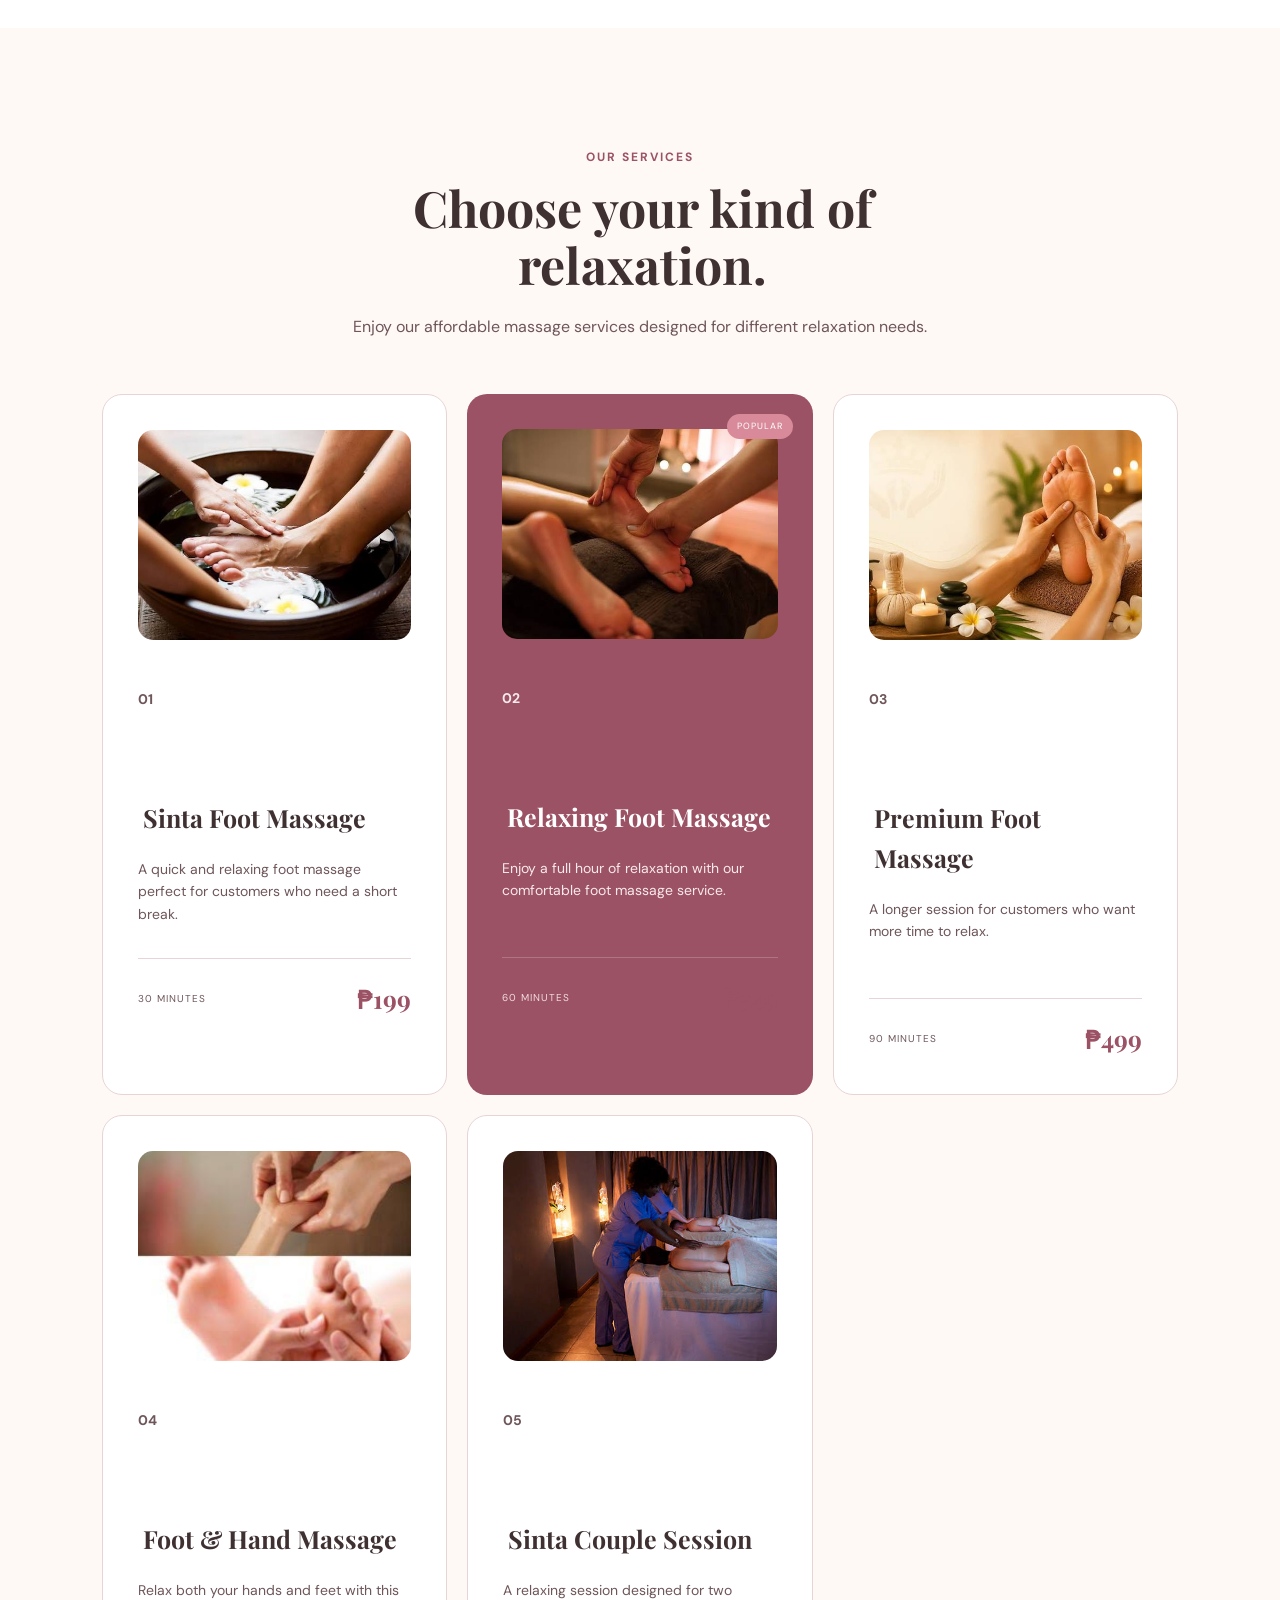
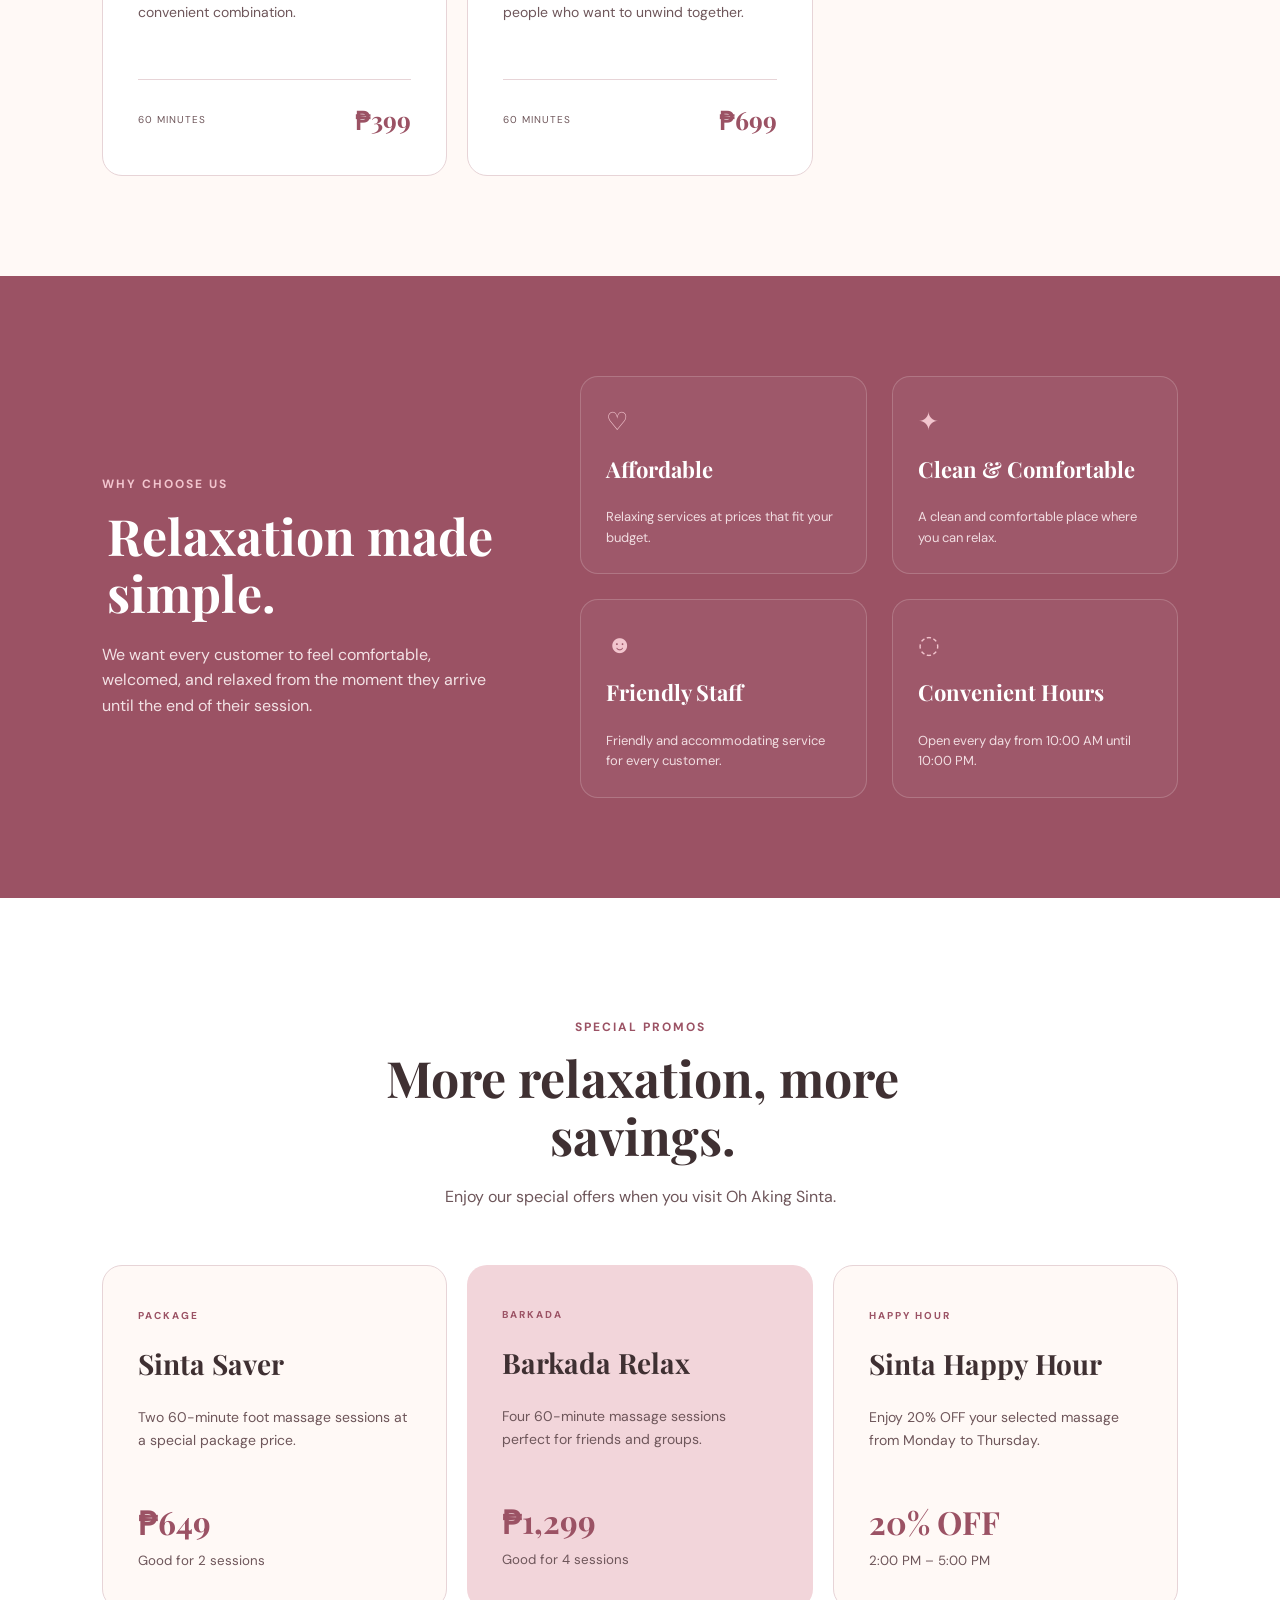
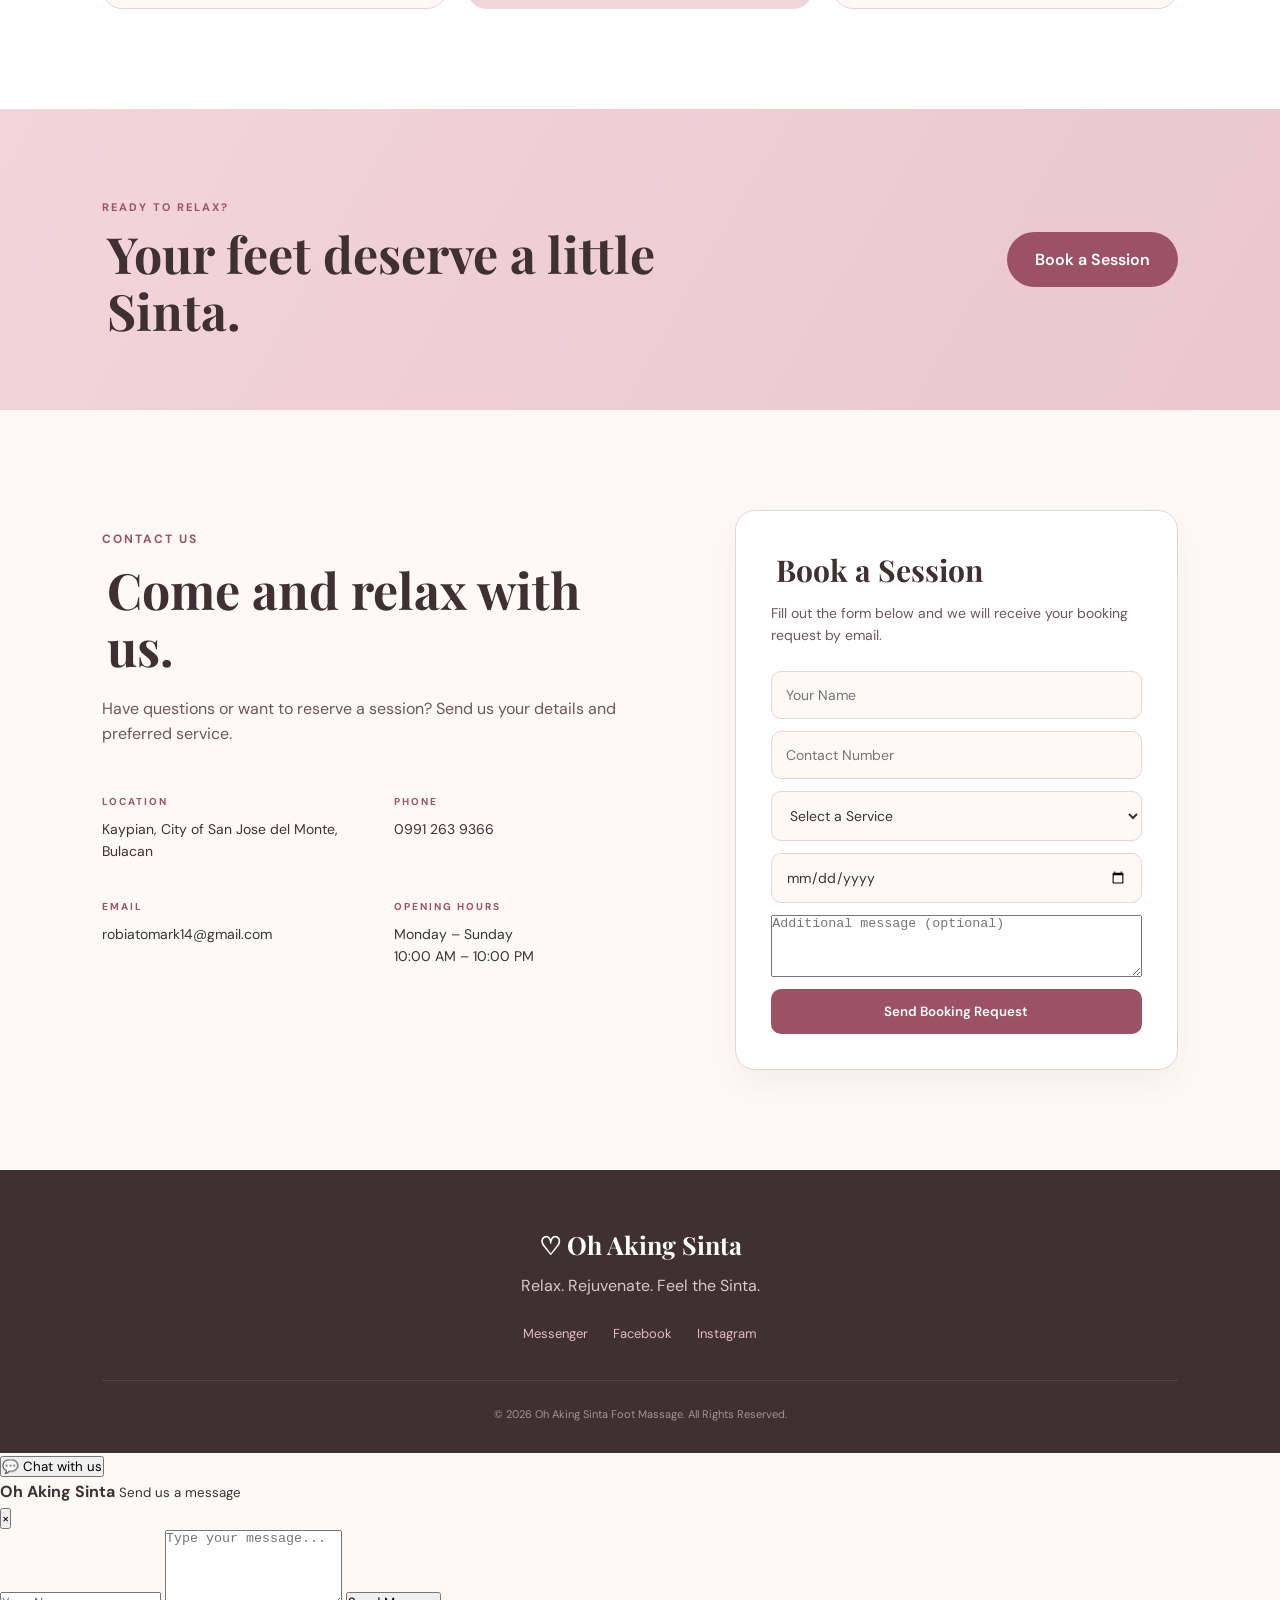
==== commit 412a7af5: "Update index.html" ====
--- a/index.html
+++ b/index.html
@@ -2,6 +2,7 @@
 <html lang="en">
 
 <head>
+    <meta name="google-site-verification" content="sp3zJFJ31LVrgGuAF6WmeBS7HhJYms7M8_rf34p_w9E" />
     <meta charset="UTF-8">
     <meta name="viewport" content="width=device-width, initial-scale=1.0">
 
@@ -638,7 +639,7 @@
                     <span>LOCATION</span>
 
                     <p>
-                        Sapang Palay,
+                        Kaypian,
                         City of San Jose del Monte,
                         Bulacan
                     </p>
@@ -651,7 +652,7 @@
                     <span>PHONE</span>
 
                     <p>
-                        0917 456 7890
+                        0991 263 9366
                     </p>
 
                 </div>
@@ -939,4 +940,4 @@
 
 </body>
 
-</html>+</html>
